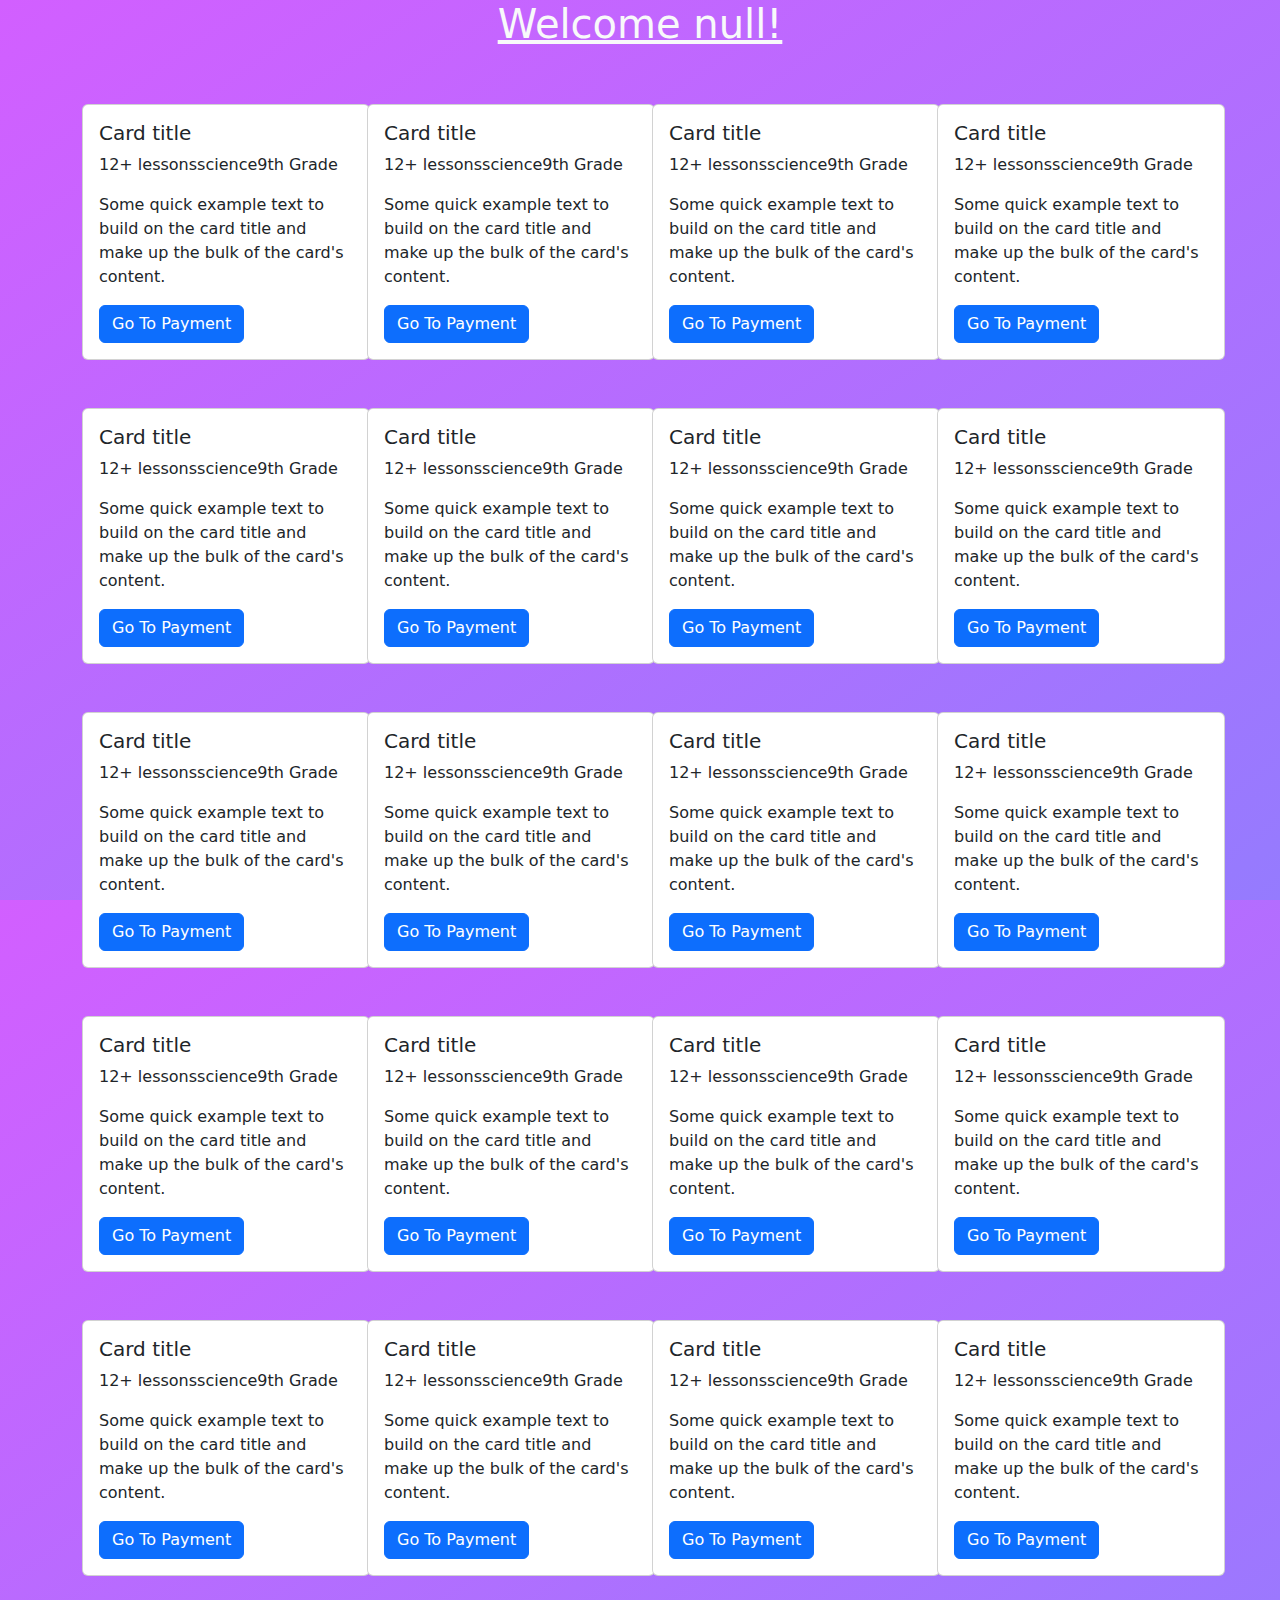
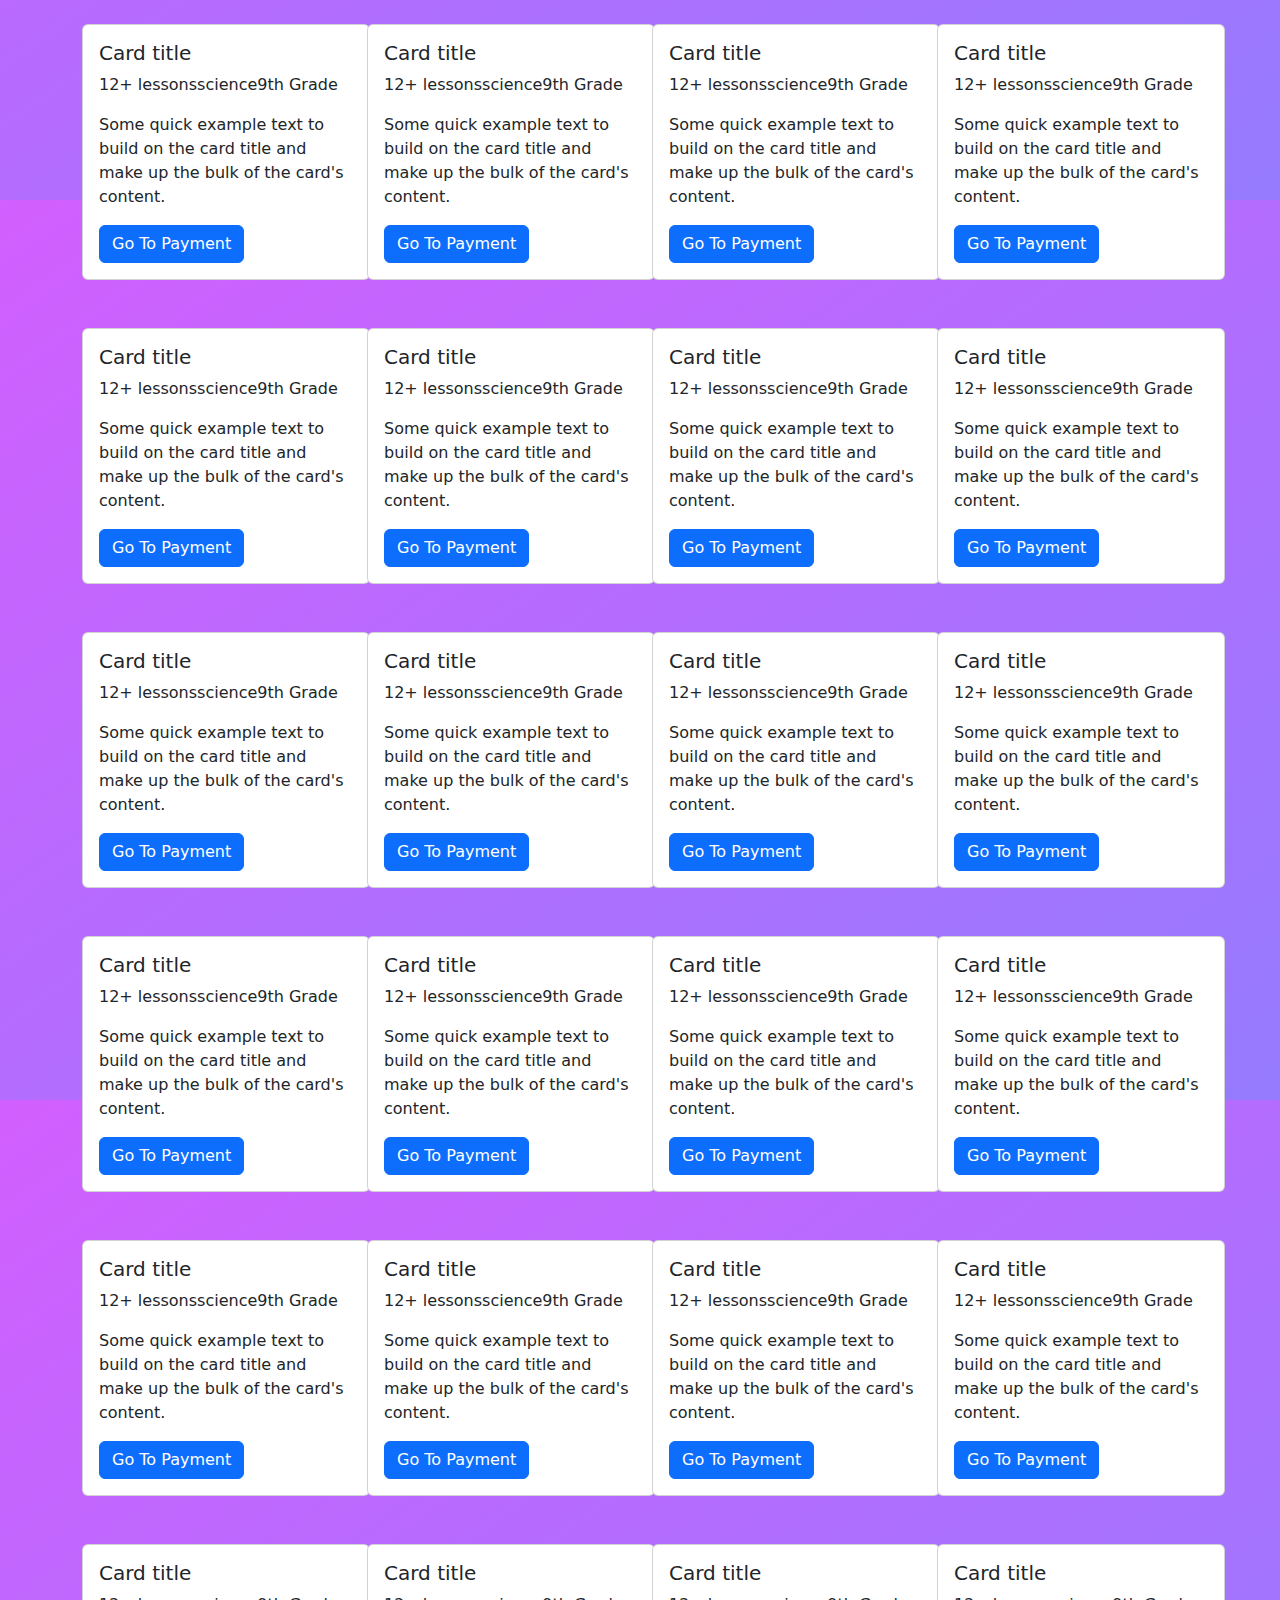
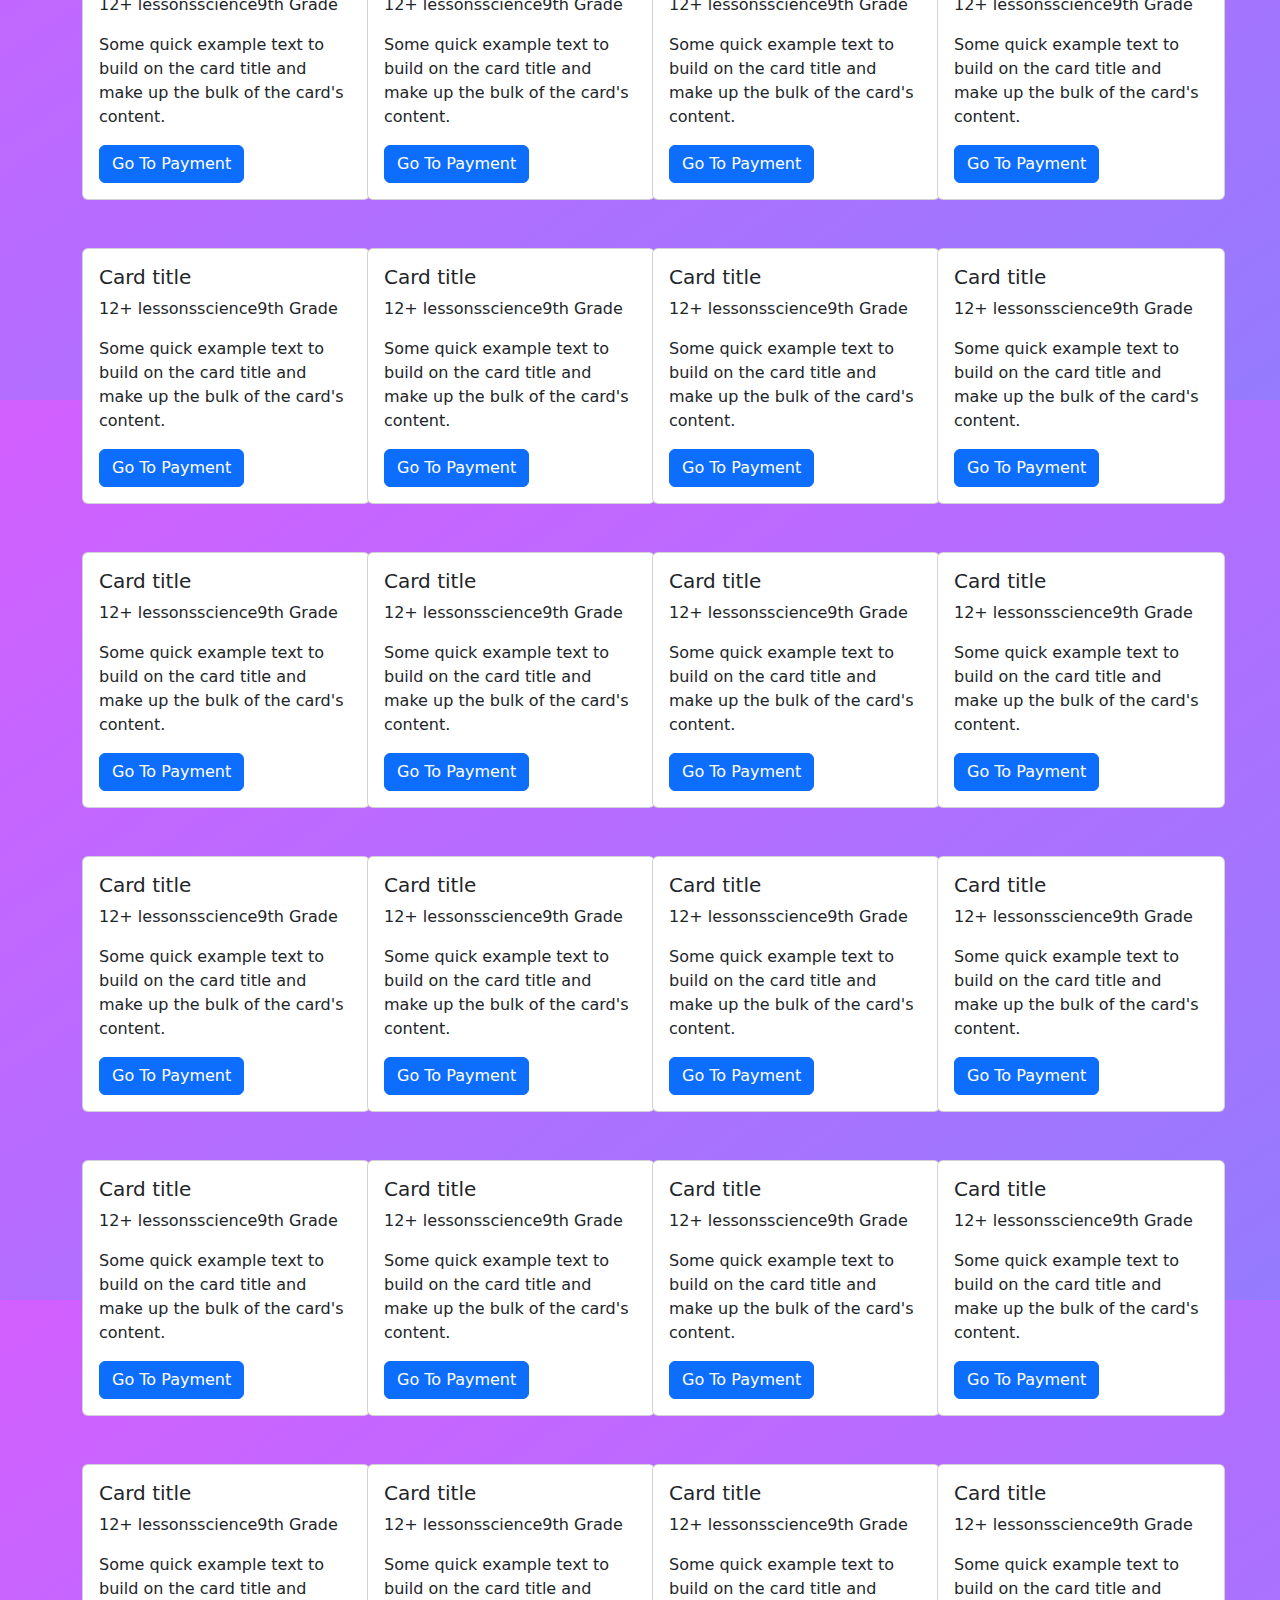
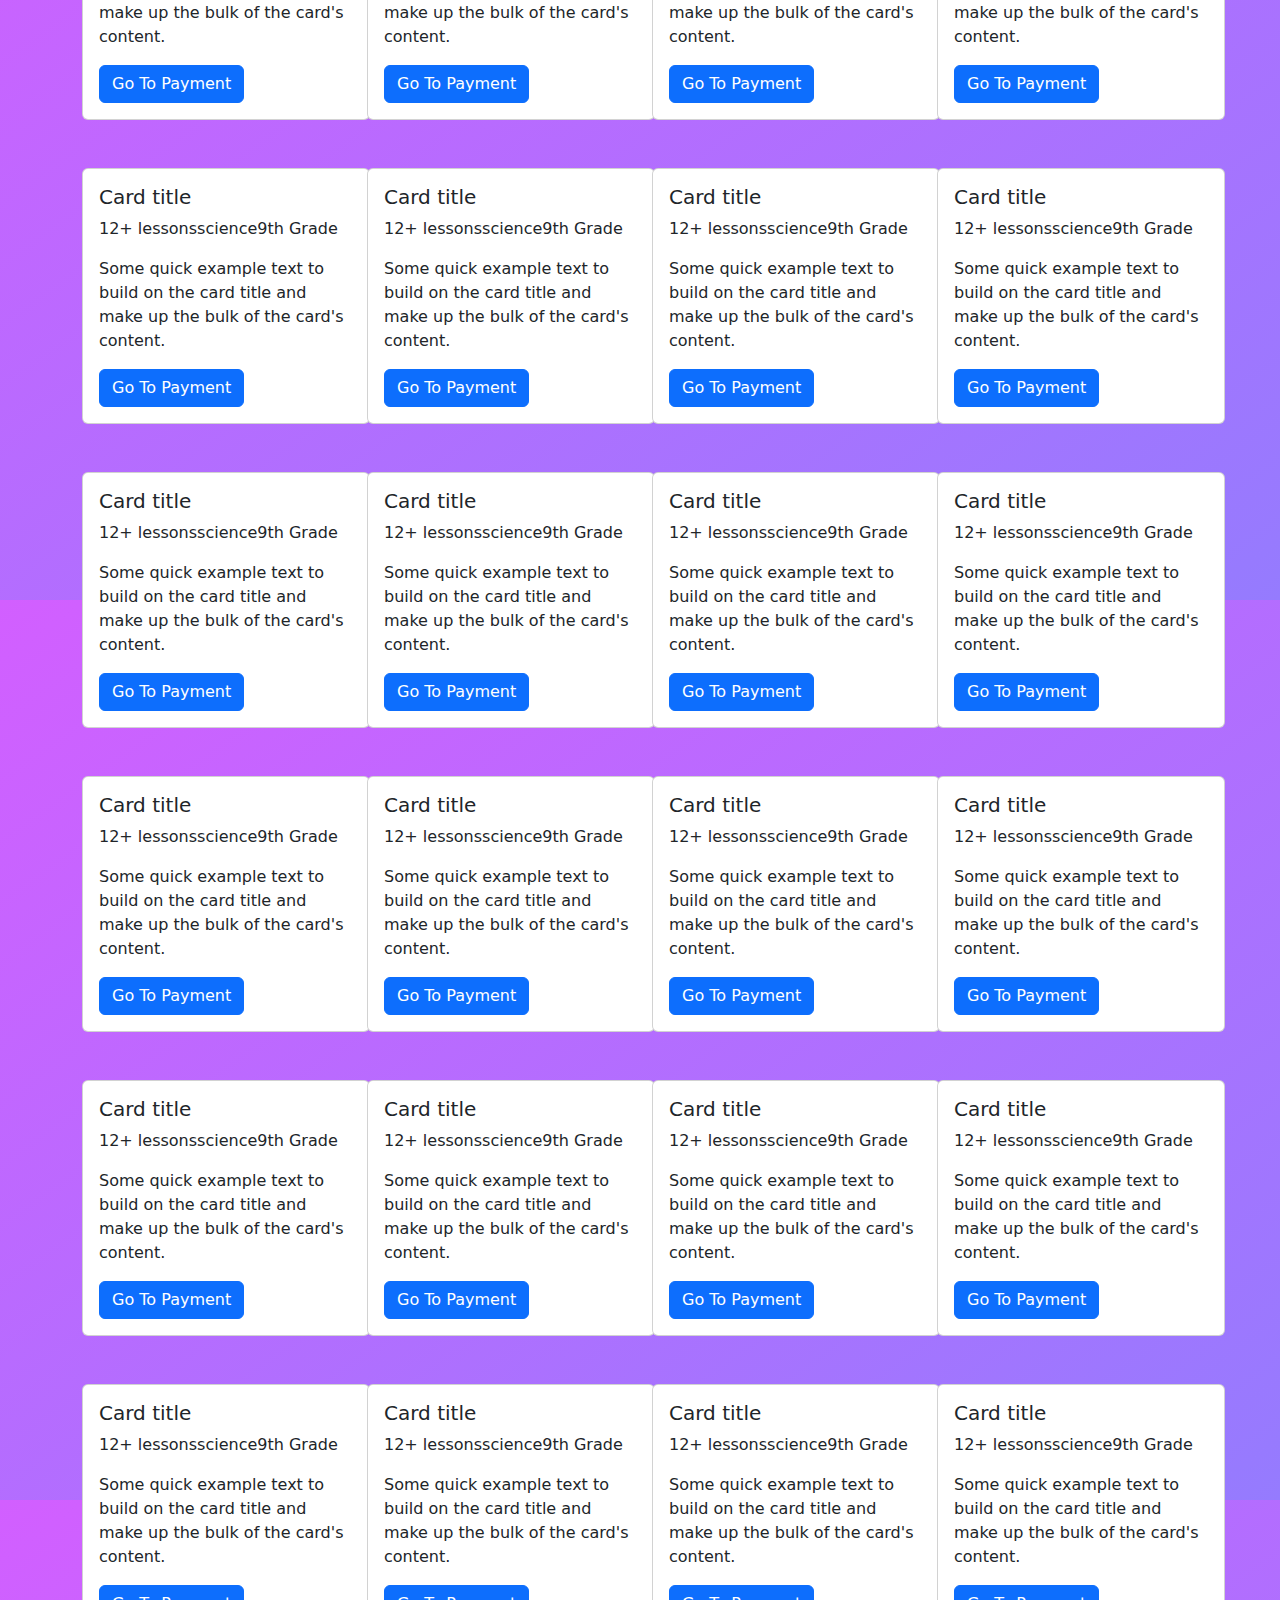
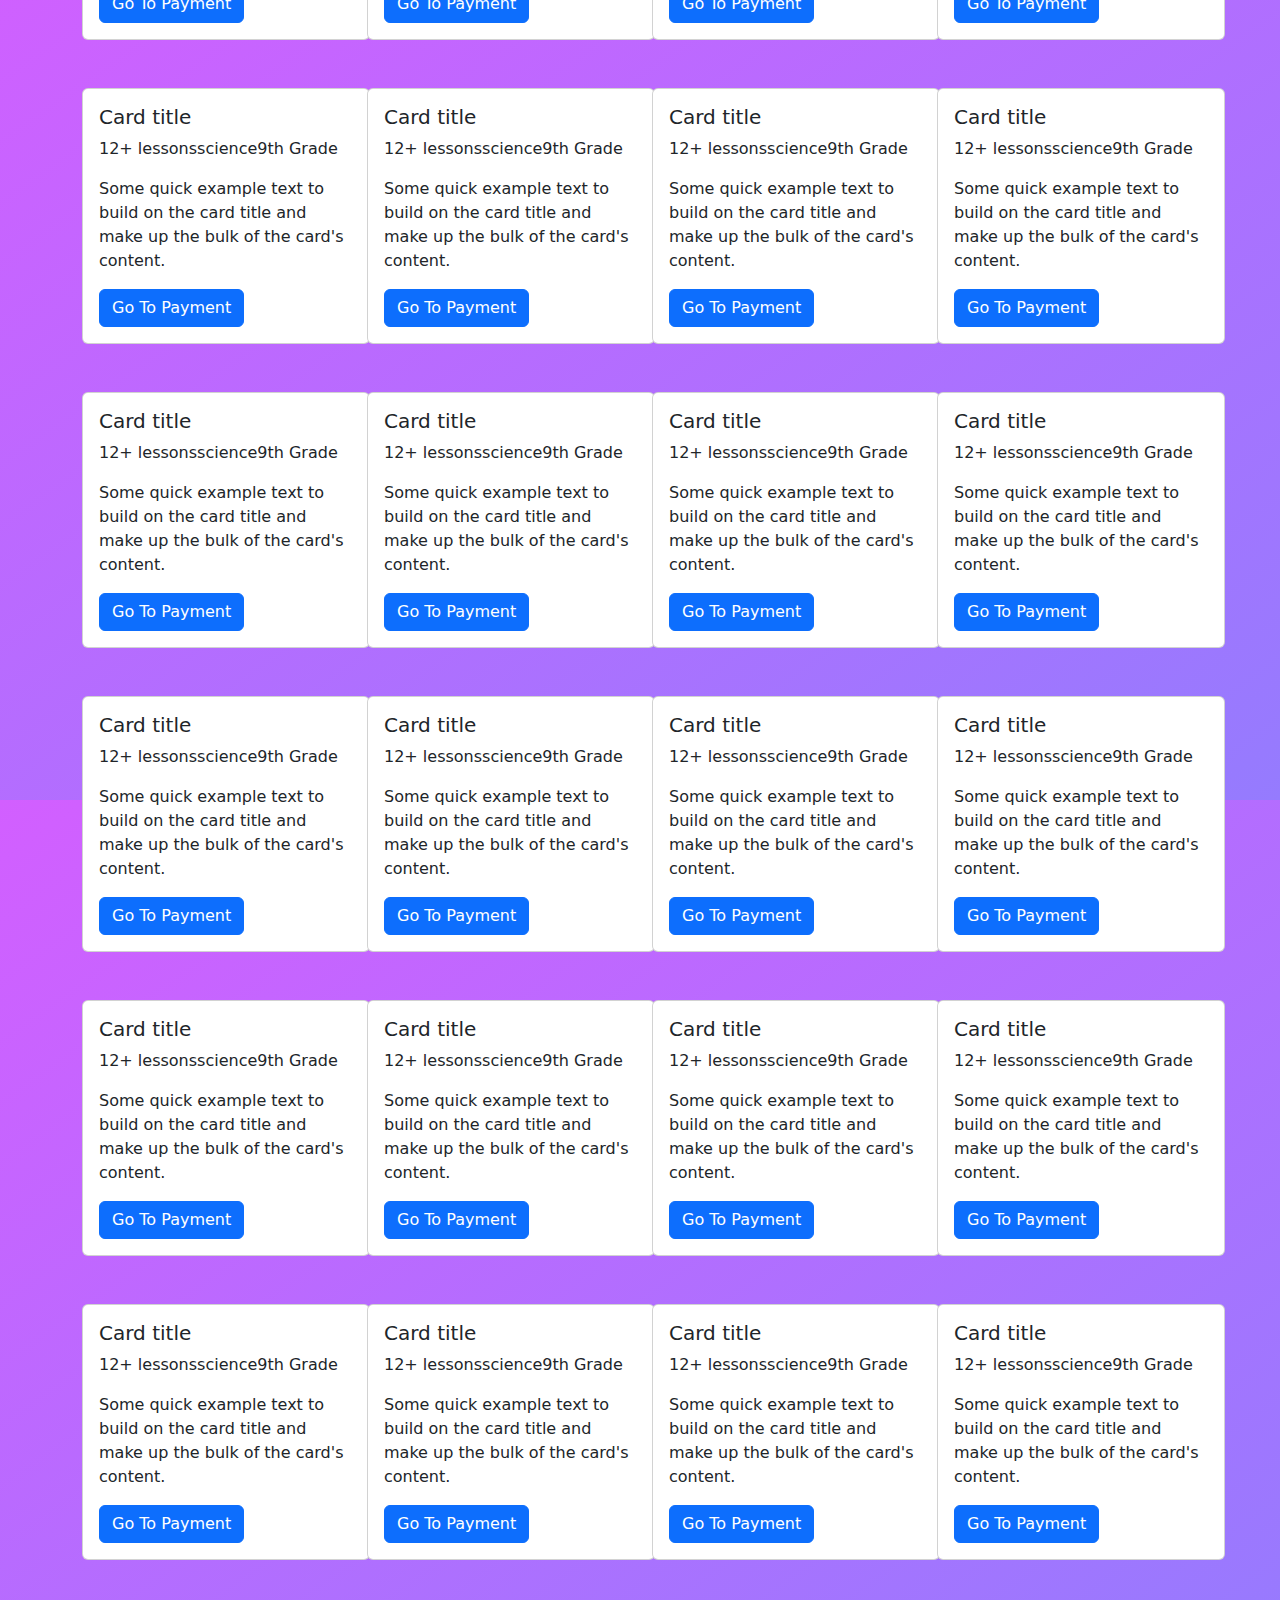
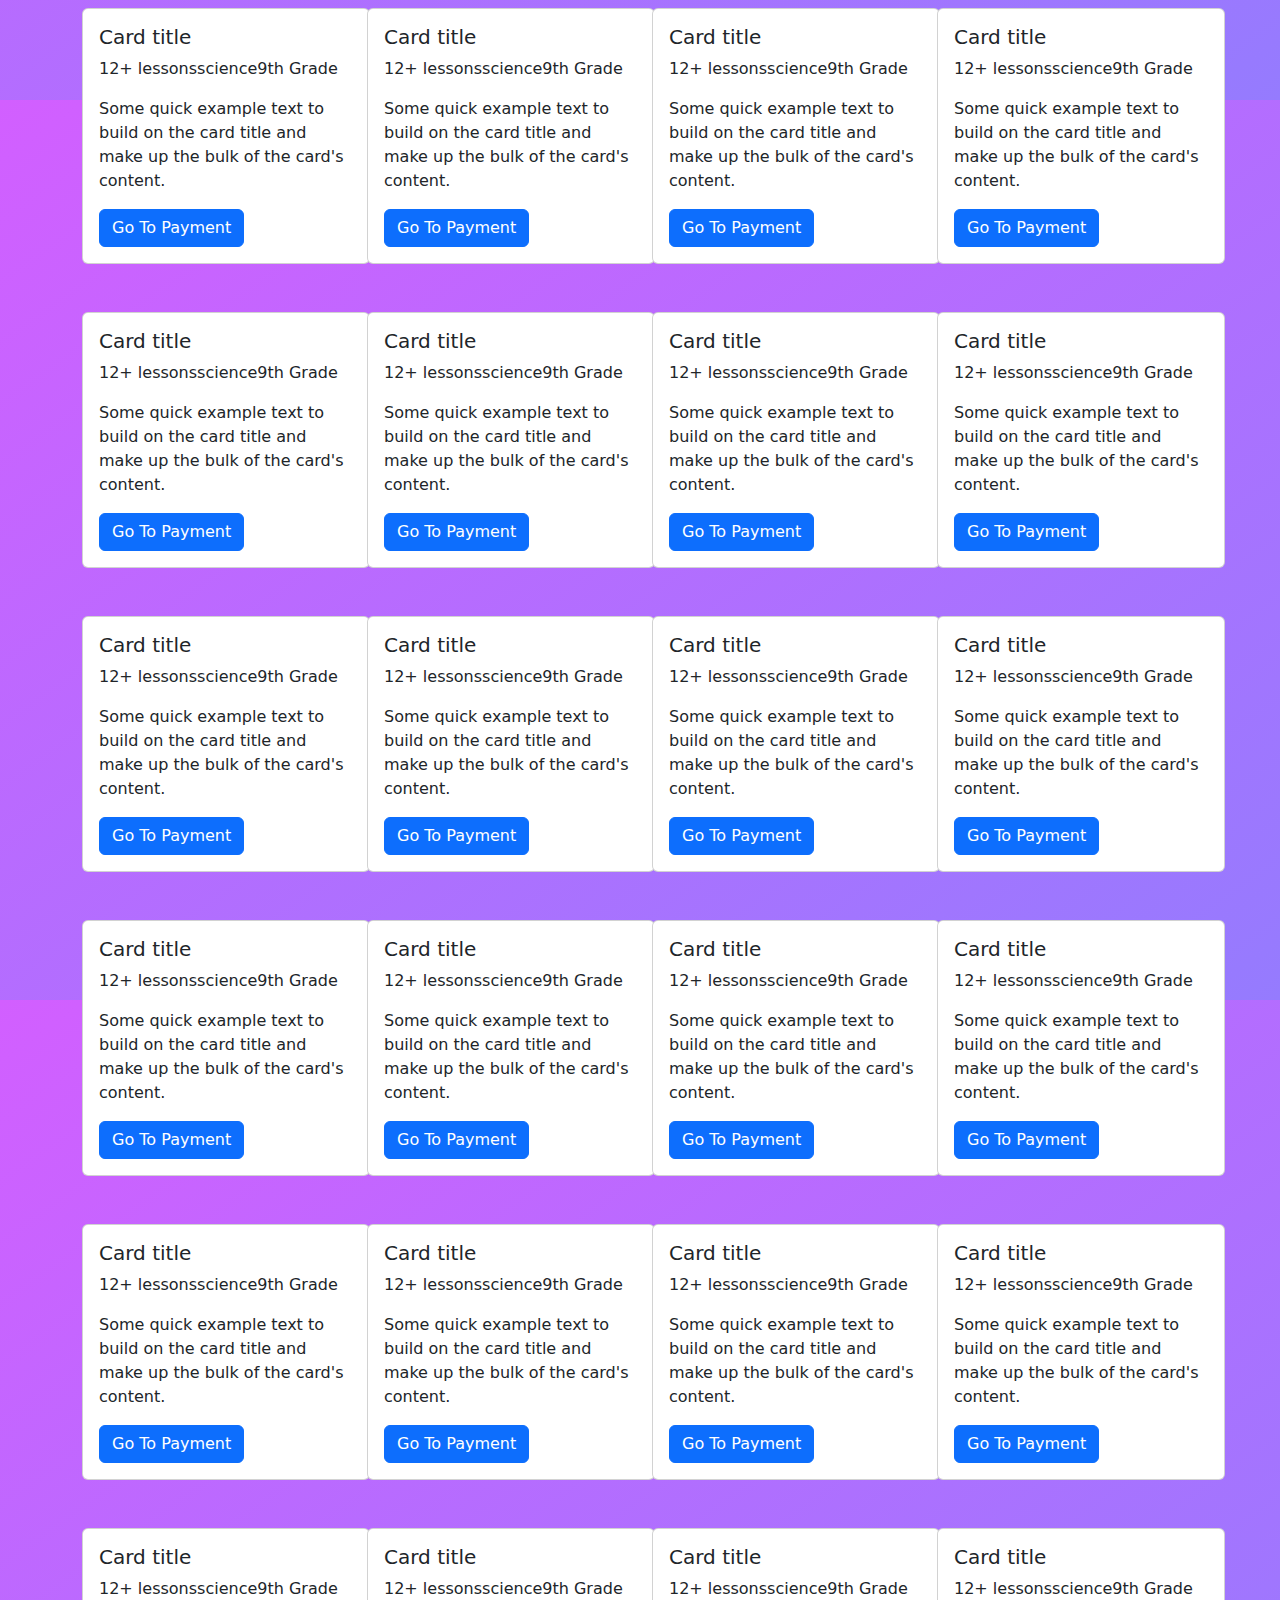
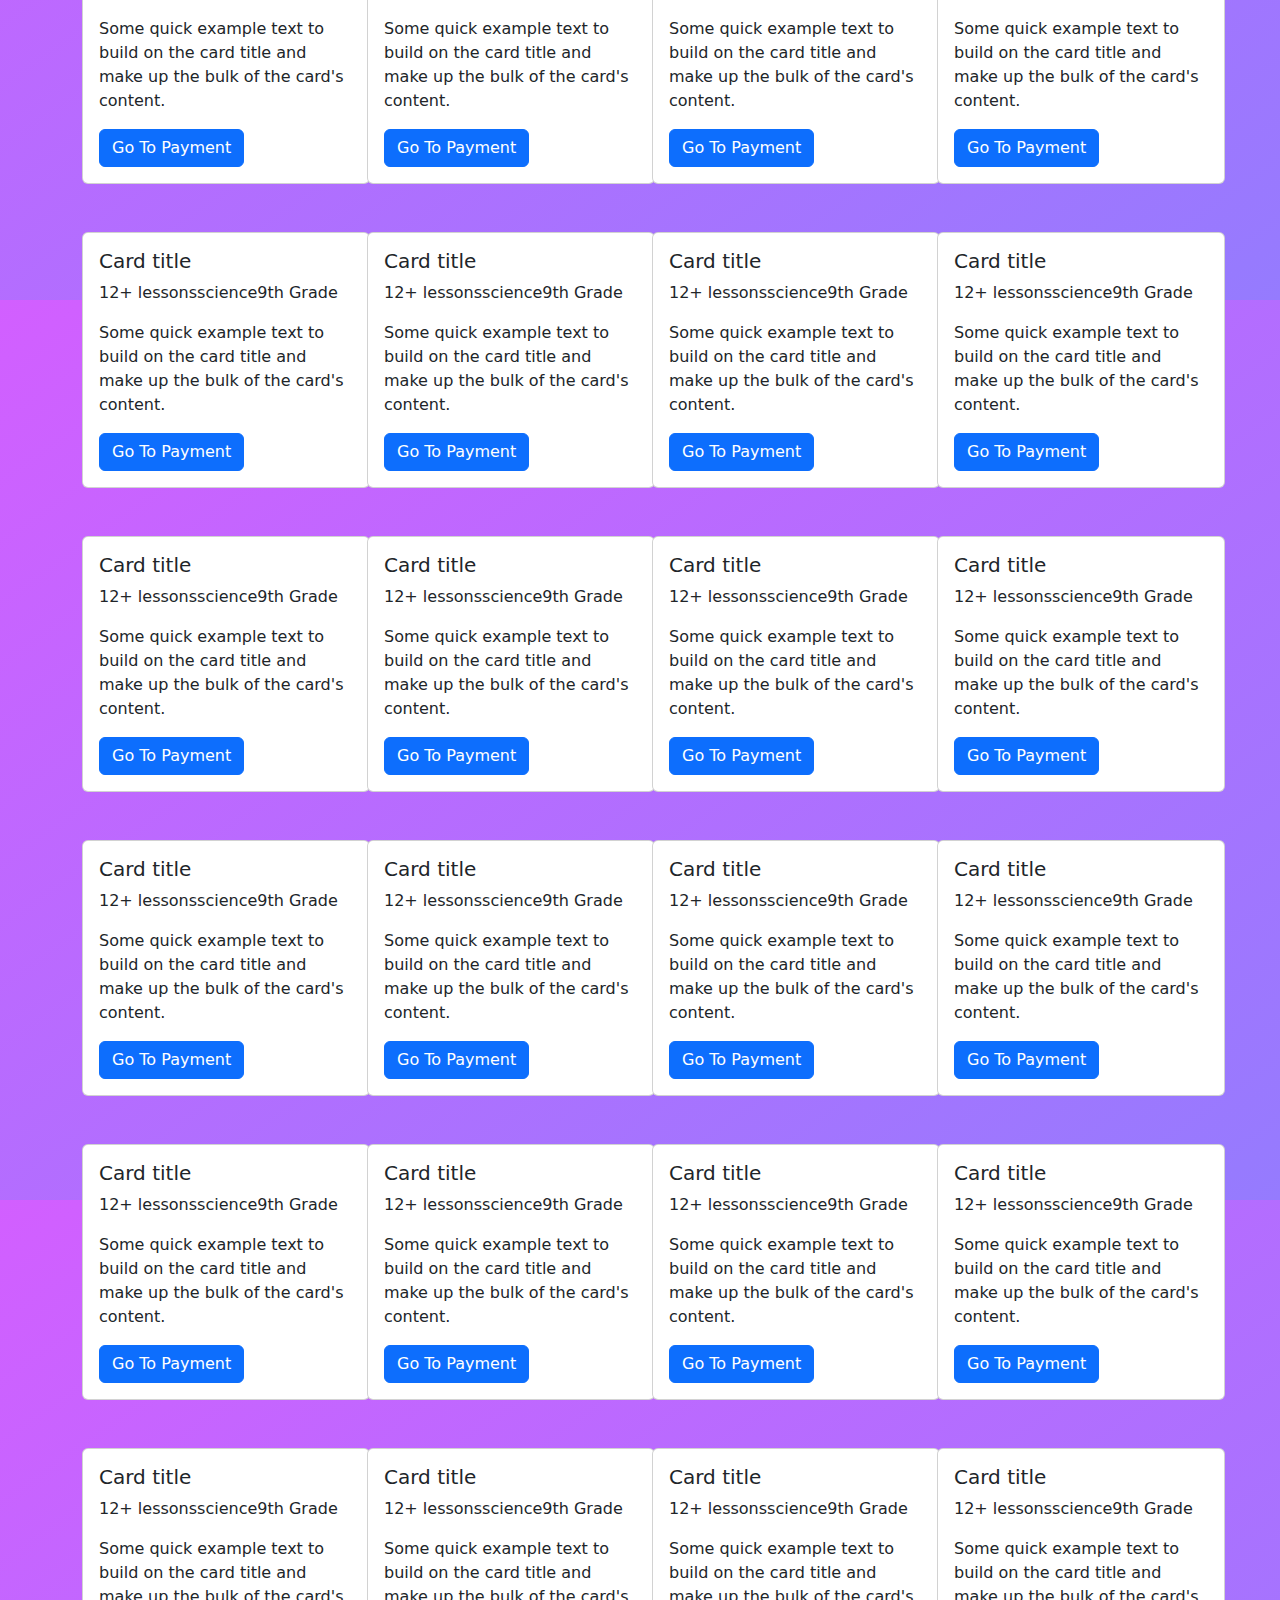
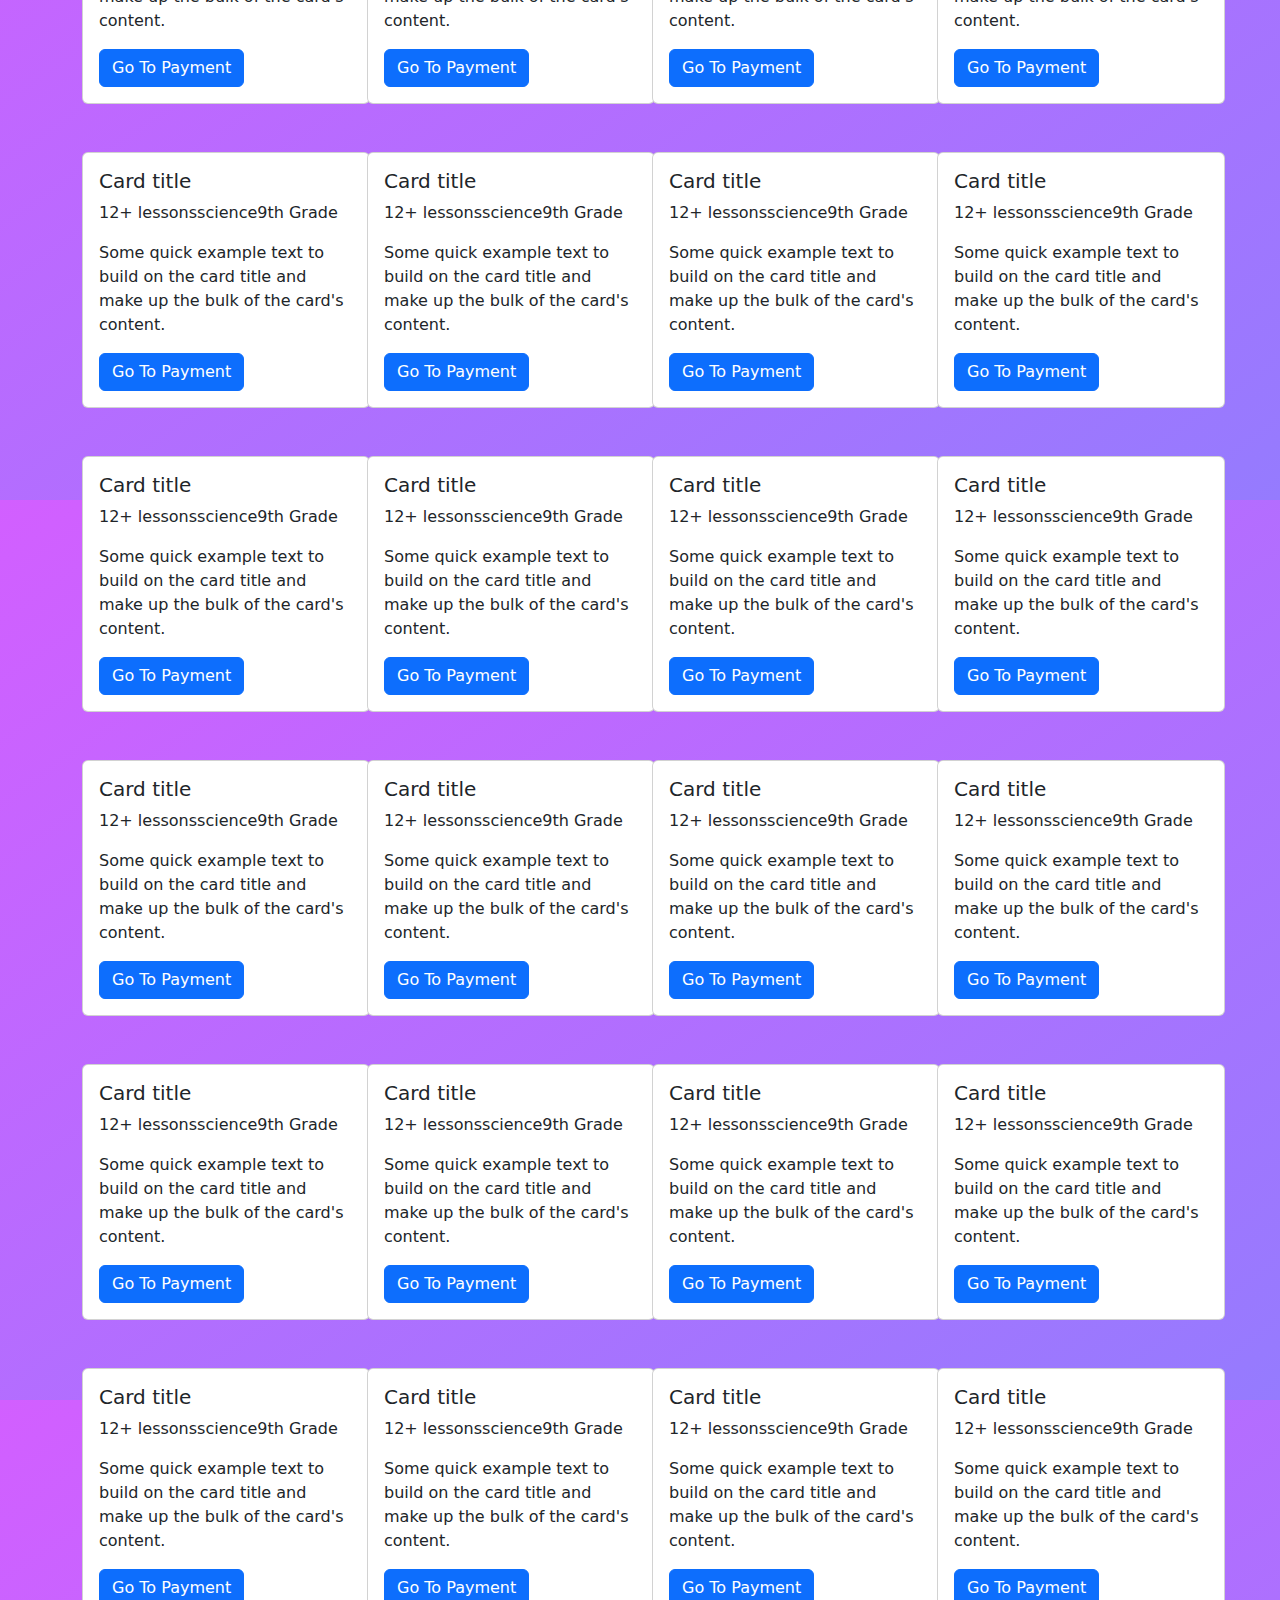
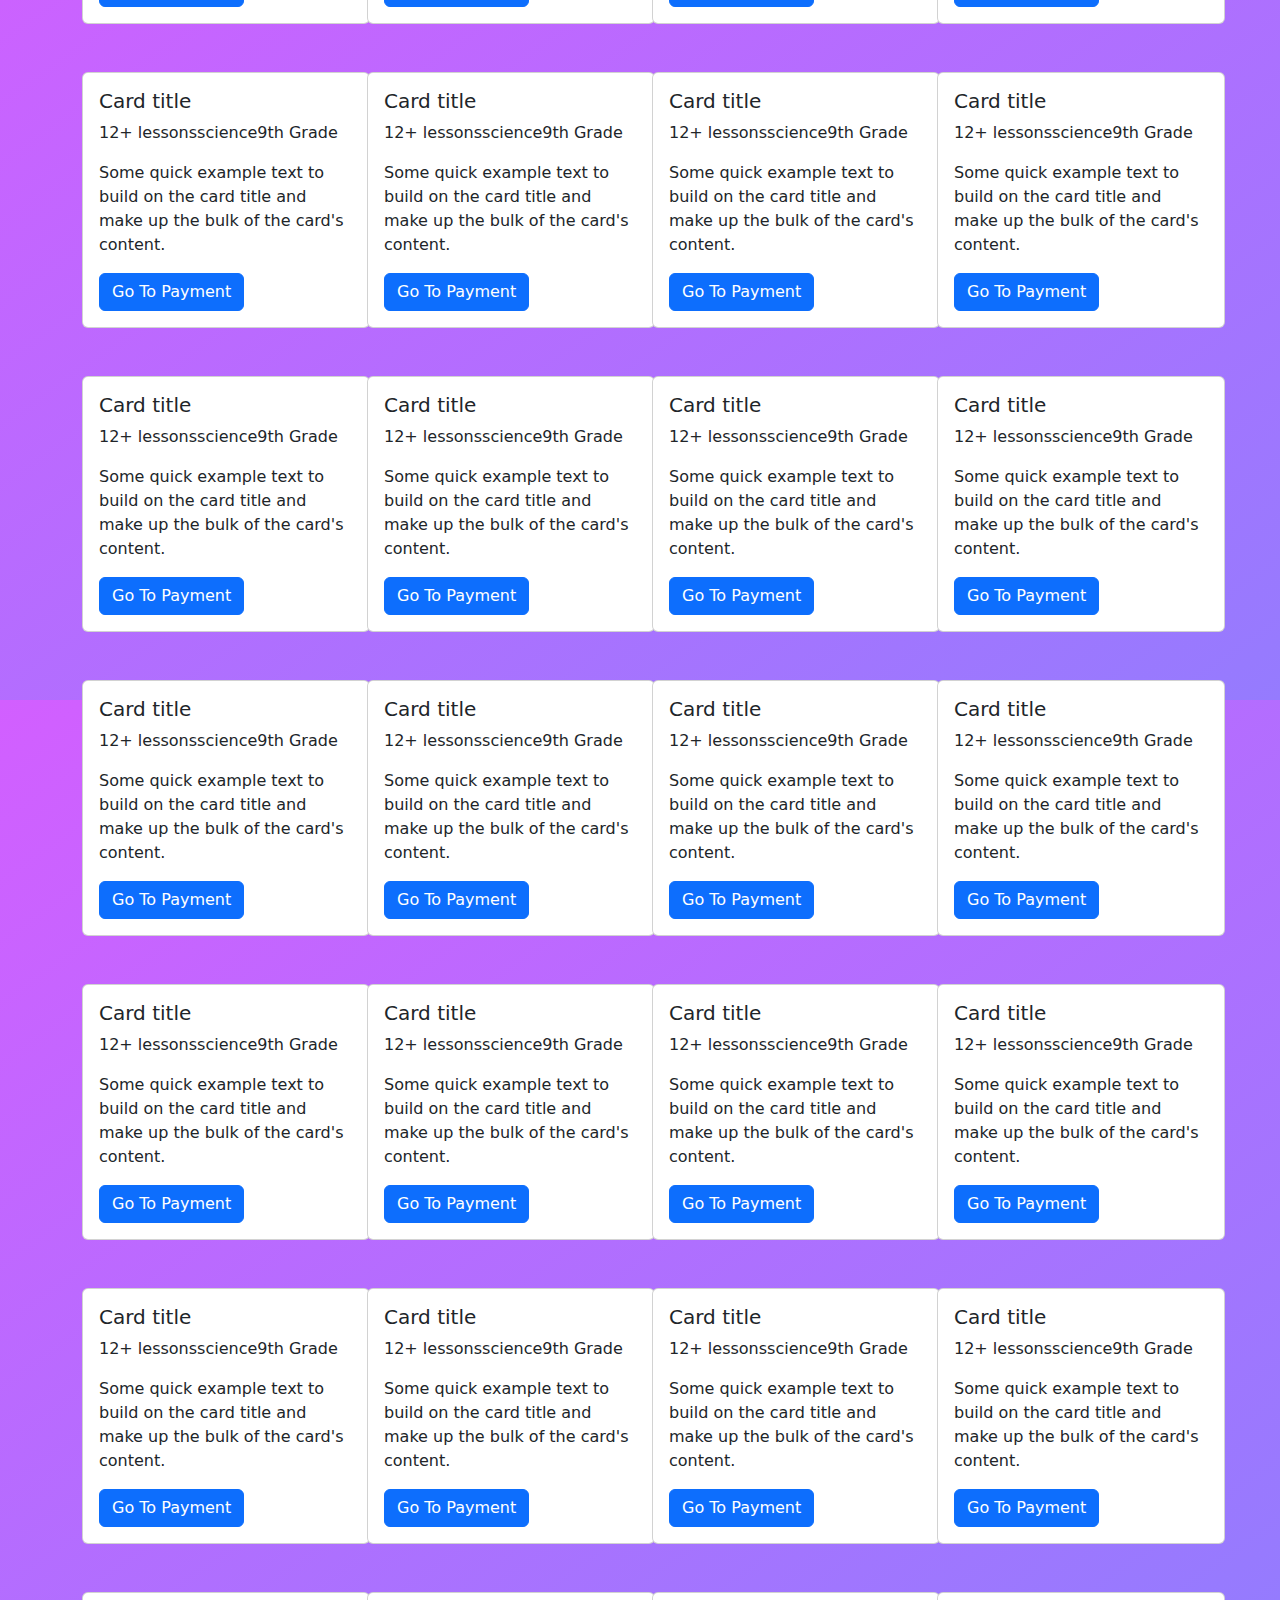
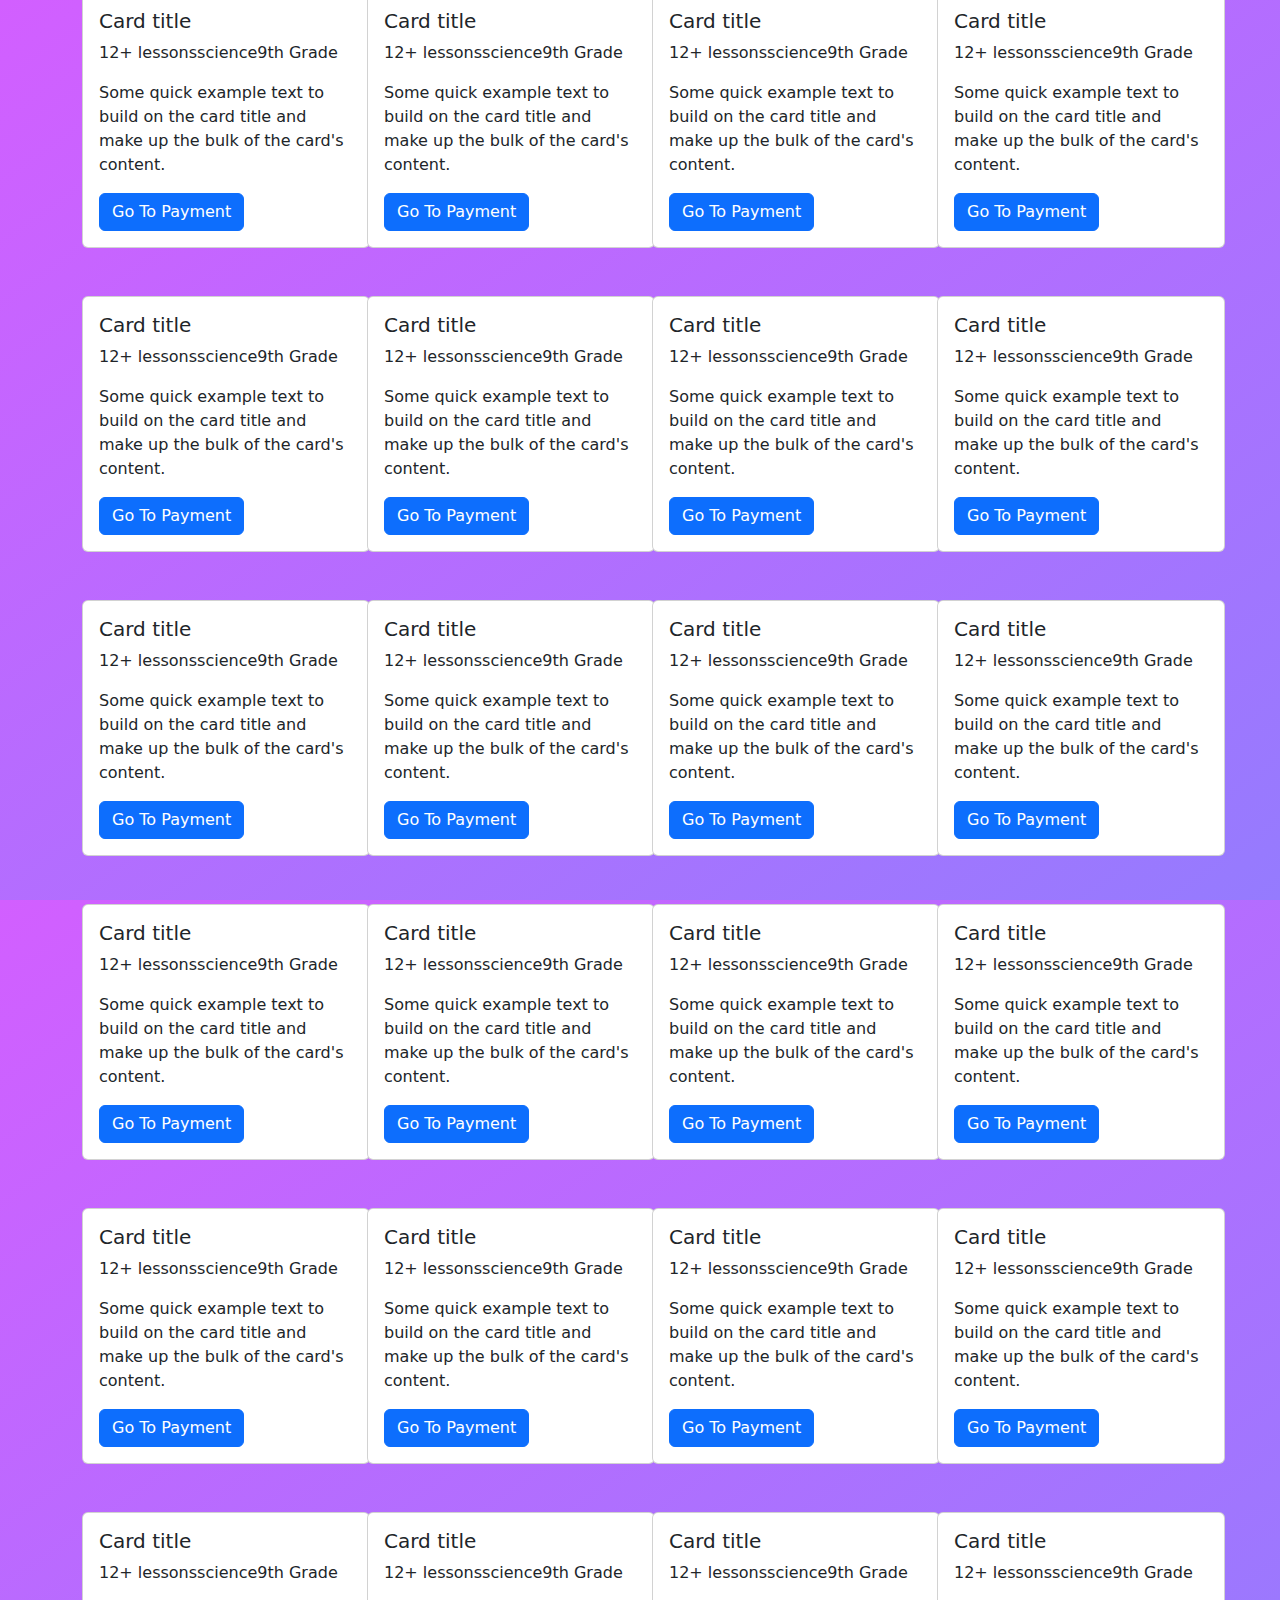
==== main.html @ 2b53a573 "first sitting first  pages need work no payment" ====
<!DOCTYPE html>
<html lang="en">
<head>
    <meta charset="UTF-8">
    <meta name="viewport" content="width=device-width, initial-scale=1.0">
    <link rel="stylesheet" href="css/bootstrap.min.css">
    <link rel="stylesheet" href="css/all.css">
    <link rel="stylesheet" href="css/mainStyle.css">
    <title>Document</title>
</head>
<body>
    <h1 id="welcome" class="text-center text-light text-decoration-underline"></h1>
    <div class="container pt-5">
        <div class="row" id="classes">
            <!-- <div class="col-md-4">  
                <div class="card" style="width: 18rem;">
                    <div class="card-body">
                      <h5 class="card-title">Card title</h5>
                      <div class="tags d-flex ">  
                          <p class="tag">12+ lessons</p>
                          <p class="tag">science</p>
                          <p class="tag">9th Grade</p>
                        </div>
                        <p class="card-text">Some quick example text to build on the card title and make up the bulk of the card's content.</p>
                      <a onclick="goToPayment(${i})" class="btn btn-primary">Go somewhere</a>
                    </div>
                  </div>
            </div> -->
        </div>
    </div>

    <script src="main.js"></script>
</body>
</html>
---- css/mainStyle.css ----
*{
    padding: 0;
    margin: 0;
    box-sizing: border-box;
}

body{
    height: 100vh;
    display: flex;
    flex-direction: column;
    background: linear-gradient(to bottom right, #d25fff, #957bfe);
}
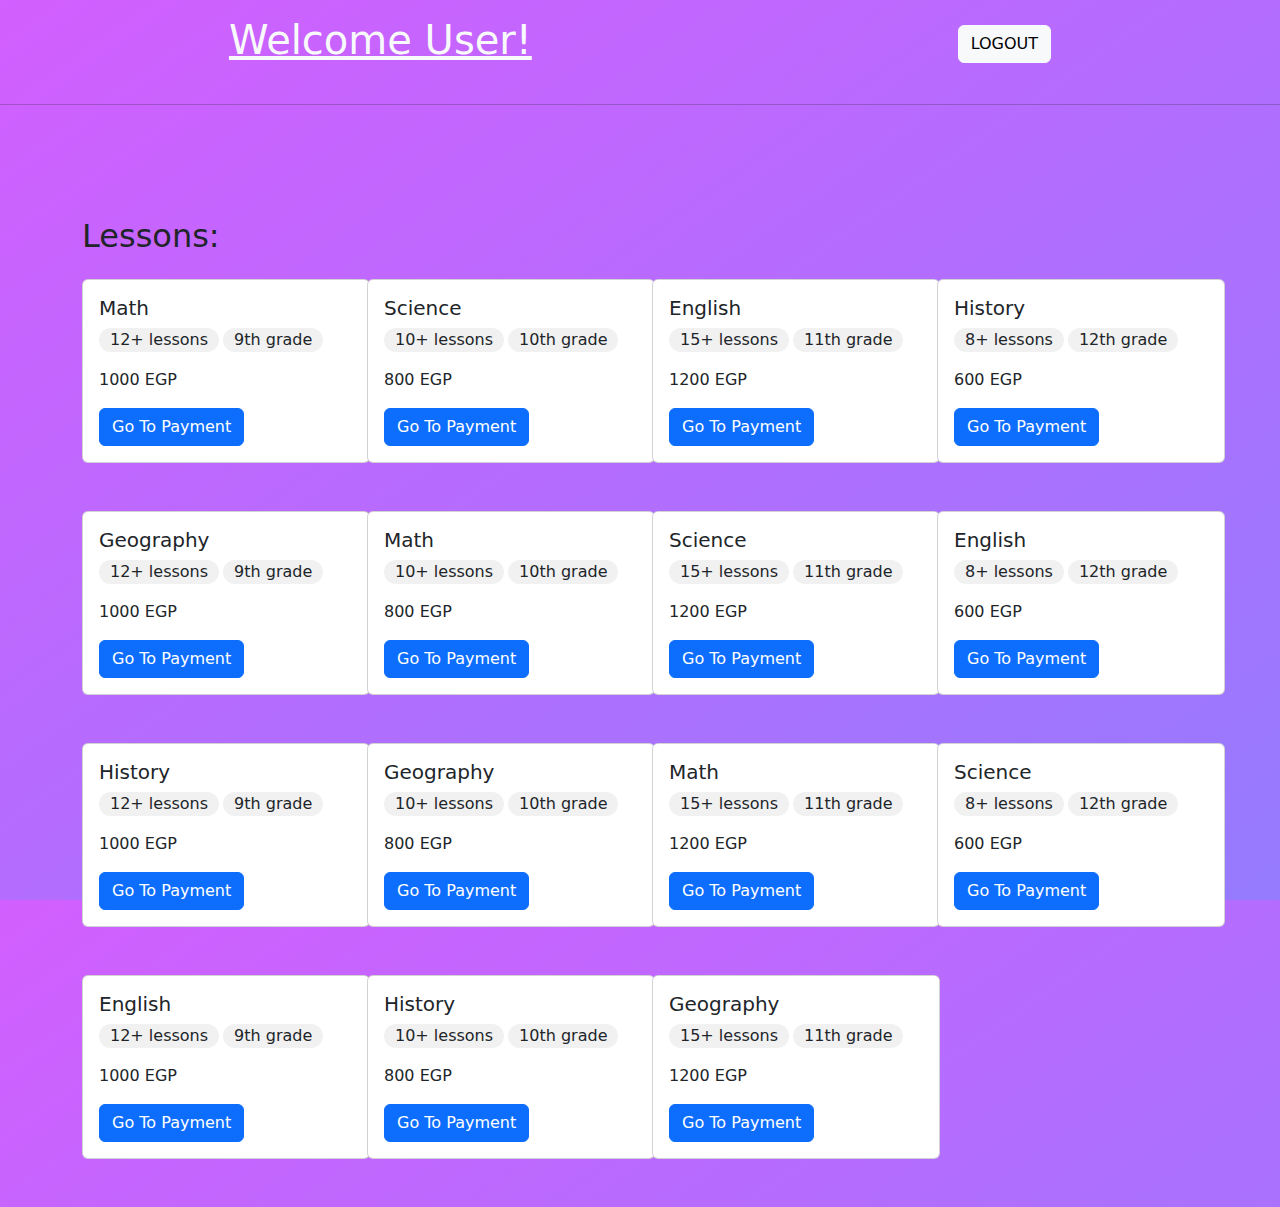
==== commit 942d9924: "done  mostly" ====
--- a/main.html
+++ b/main.html
@@ -9,11 +9,36 @@
     <title>Document</title>
 </head>
 <body>
-    <h1 id="welcome" class="text-center text-light text-decoration-underline"></h1>
+    <header class="d-flex justify-content-around align-items-center  p-3">
+        <h1 id="welcome" class="text-center text-light text-decoration-underline"></h1>
+        <button class="btn btn-light" id="logout">LOGOUT</button>
+    </header>
+    <hr>
     <div class="container pt-5">
-        <div class="row" id="classes">
-            <!-- <div class="col-md-4">  
+      <h2 class="mb-4 d-none" id="MyLessons">My Lessons:</h2>
+      <div class="row d-none" id="inrolledClasses">
+        <!-- <div class="col-md-4">  
                 <div class="card" style="width: 18rem;">
+                  <div class="card-body">
+                    <h5 class="card-title">Card title</h5>
+                    <div class="tags d-flex ">  
+                      <p class="tag">12+ lessons</p>
+                      <p class="tag">science</p>
+                      <p class="tag">9th Grade</p>
+                    </div>
+                    <p class="card-text">Some quick example text to build on the card title and make up the bulk of the card's content.</p>
+                    <a onclick="goToPayment(${i})" class="btn btn-primary">Go somewhere</a>
+                  </div>
+                </div>
+              </div> -->
+              <hr>
+            </div>
+    </div>
+    <div class="container pt-5">
+      <h2 class="mb-4">Lessons:</h2>
+      <div class="row" id="classes">
+        <!-- <div class="col-md-4">  
+          <div class="card" style="width: 18rem;">
                     <div class="card-body">
                       <h5 class="card-title">Card title</h5>
                       <div class="tags d-flex ">  
--- a/css/mainStyle.css
+++ b/css/mainStyle.css
@@ -11,3 +11,9 @@
     background: linear-gradient(to bottom right, #d25fff, #957bfe);
 }
 
+.tag{
+    background-color: #f1f1f1;
+    border-radius: 20px;
+    margin-right: 4px;
+    padding: 0 11px;
+}